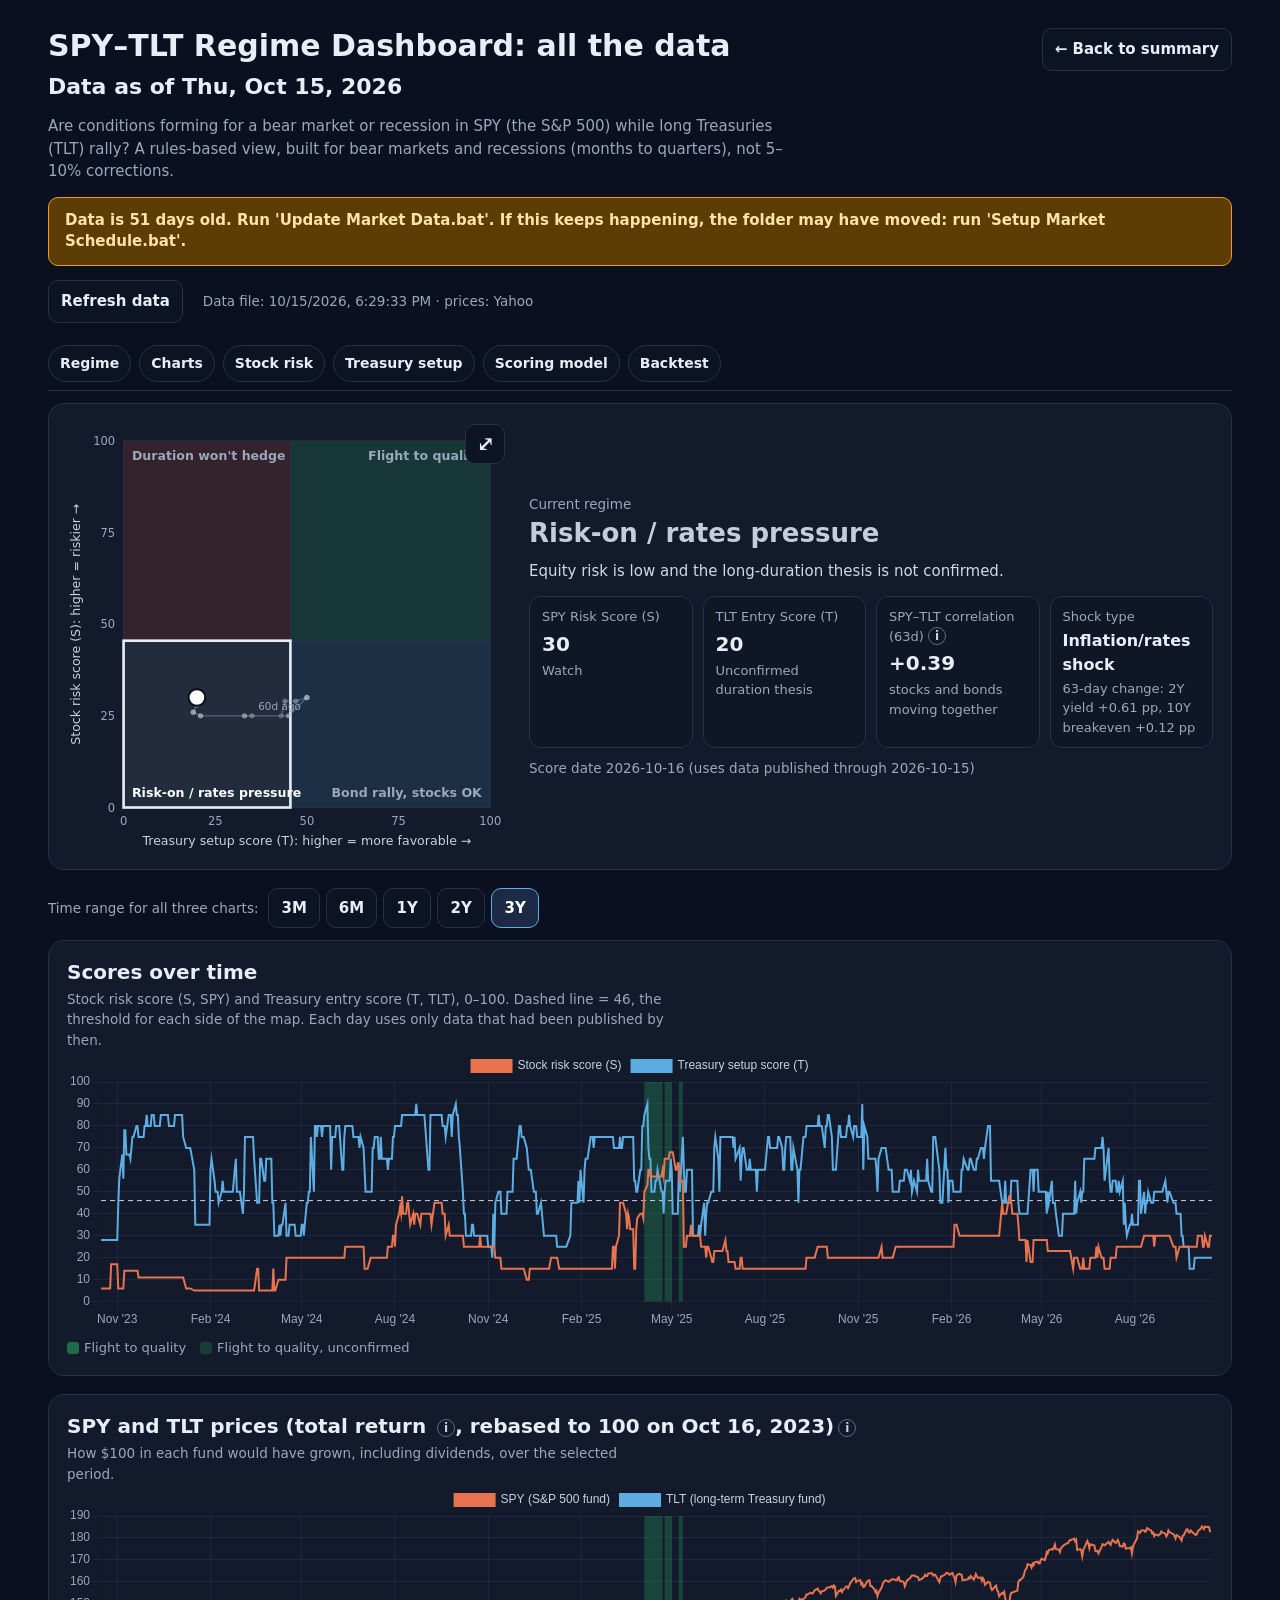
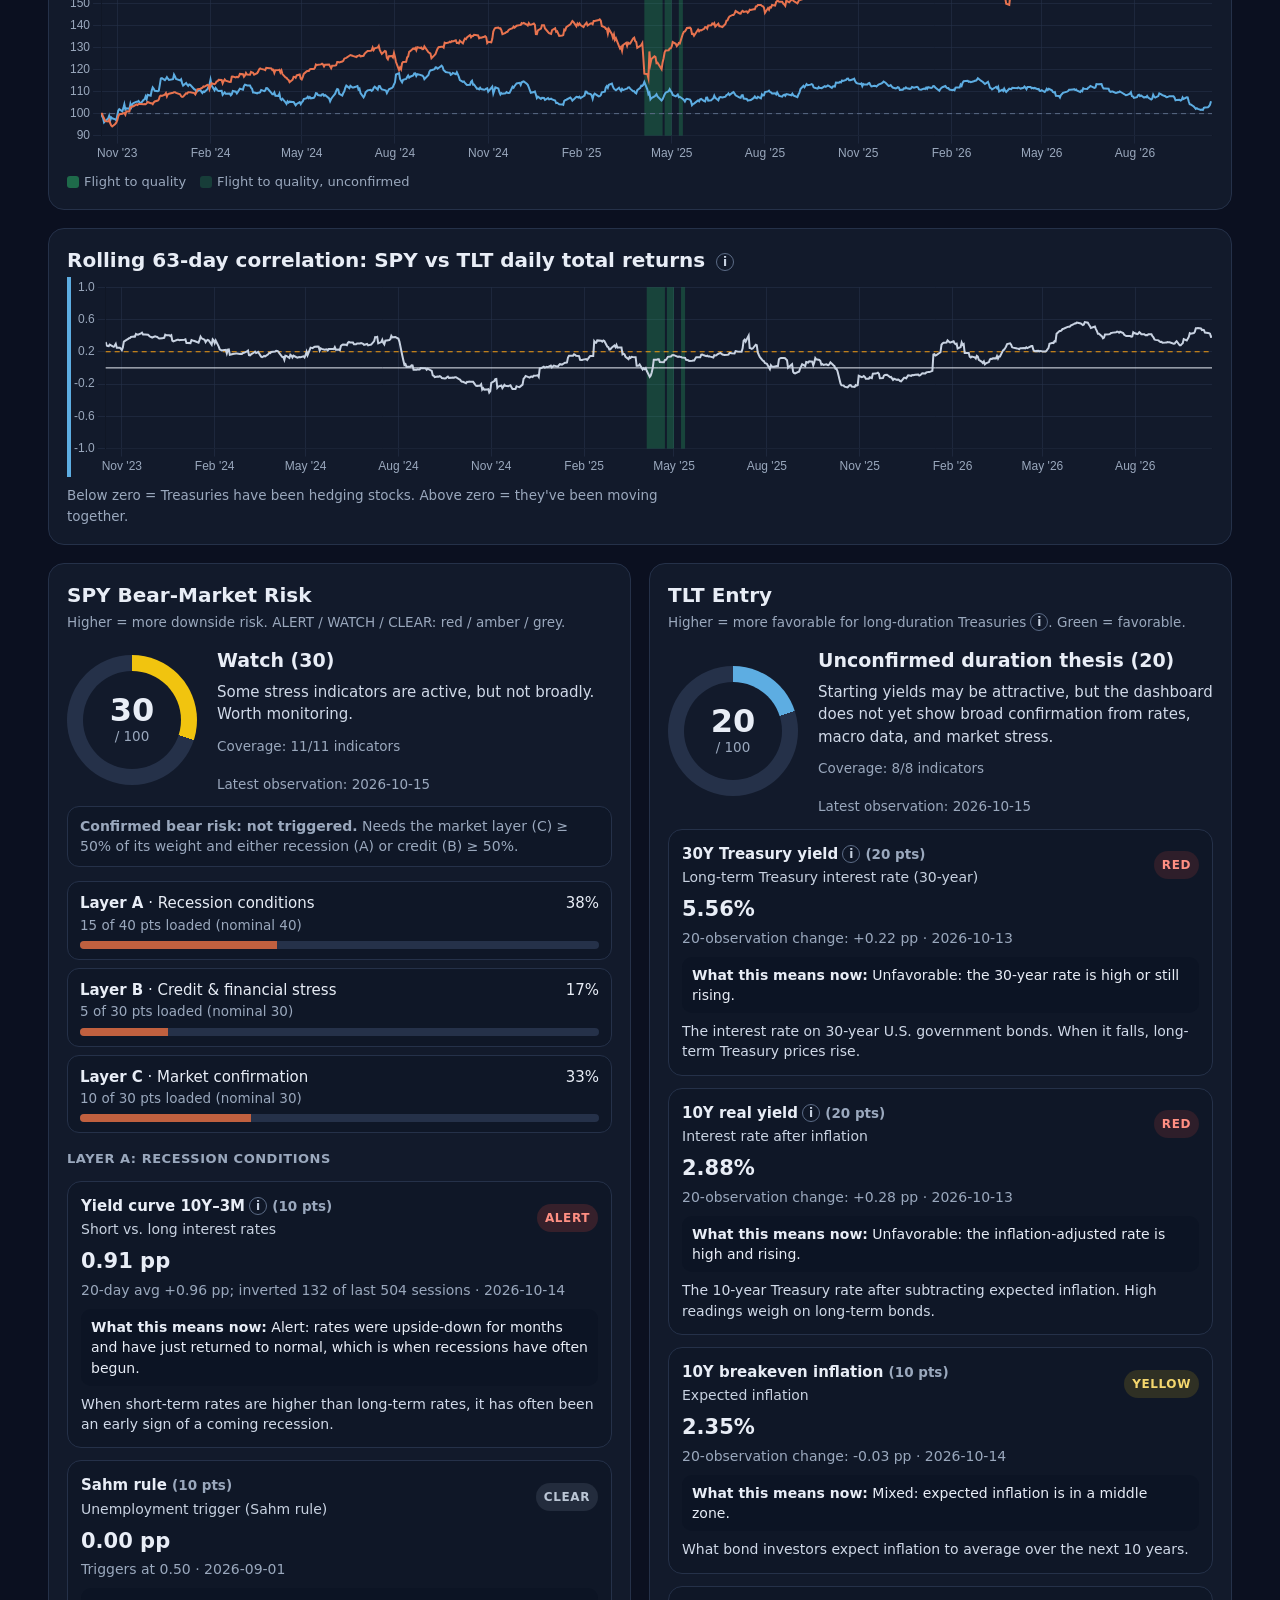
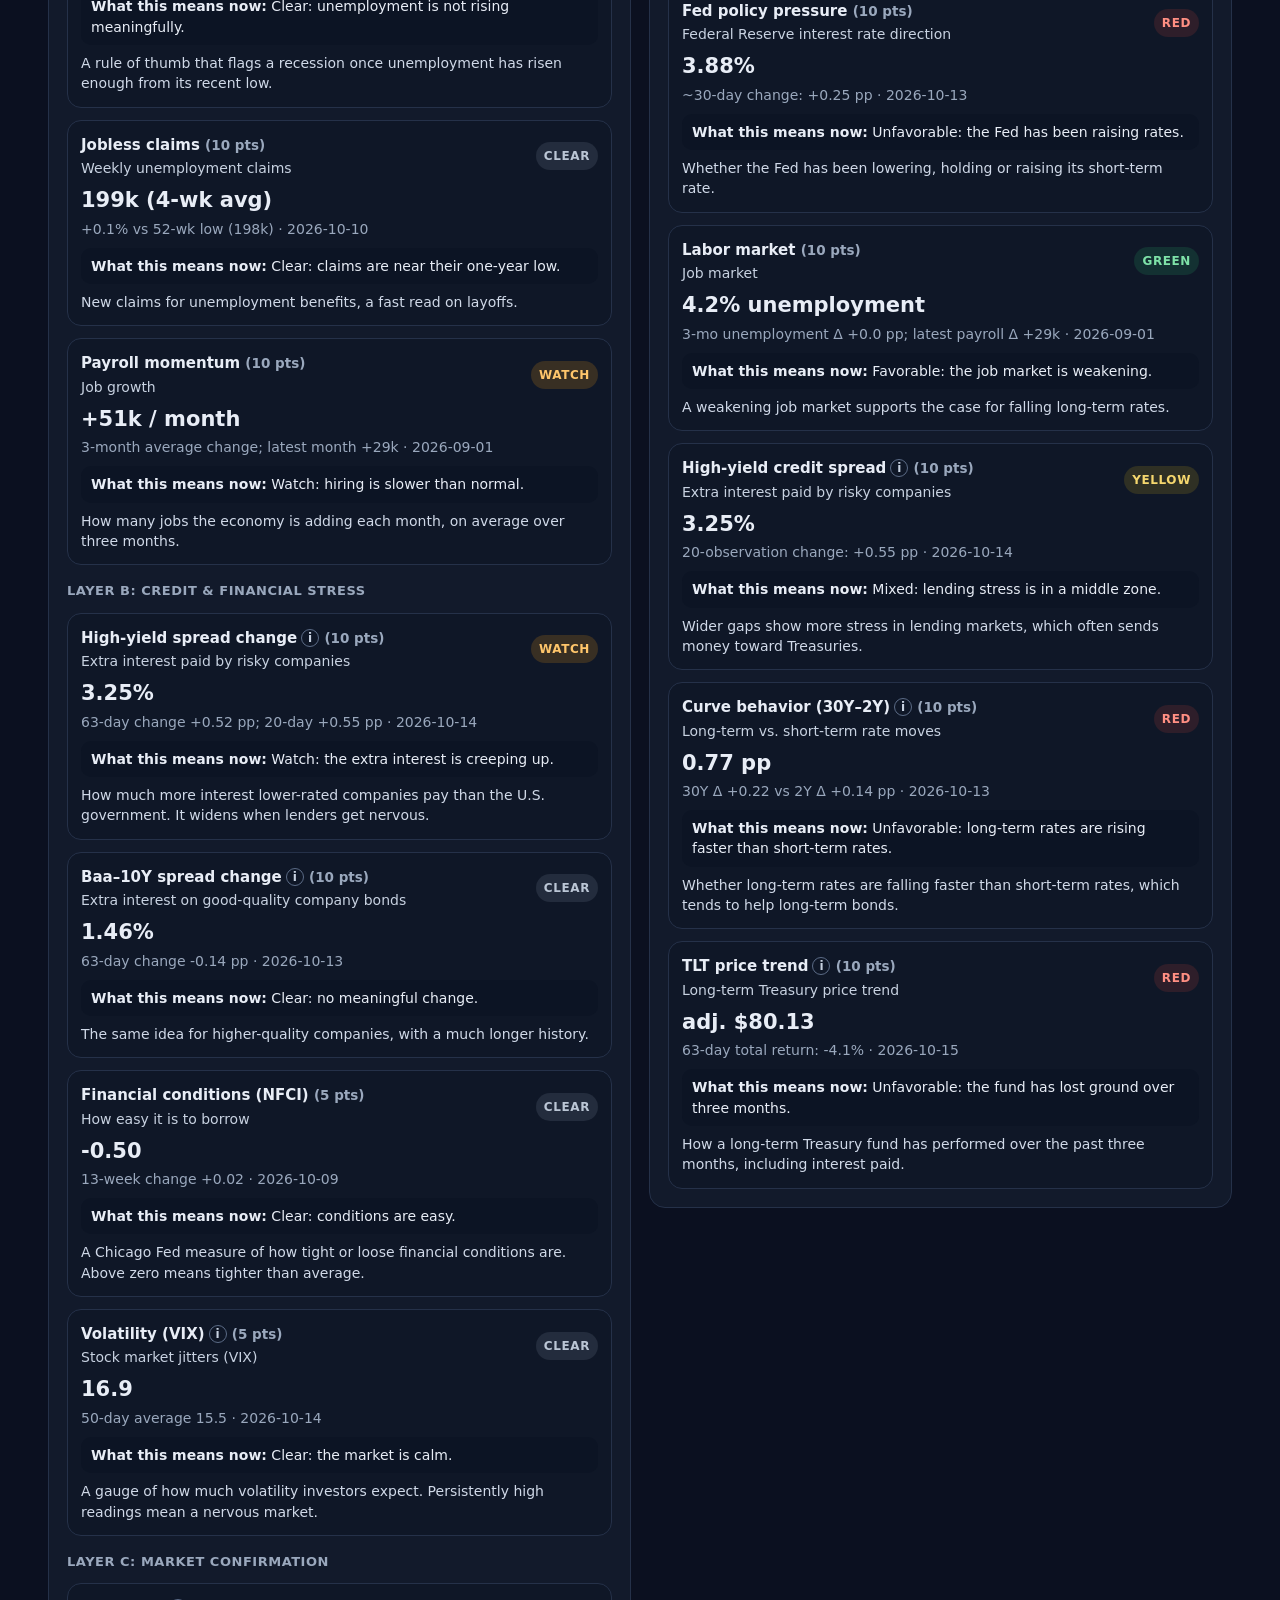
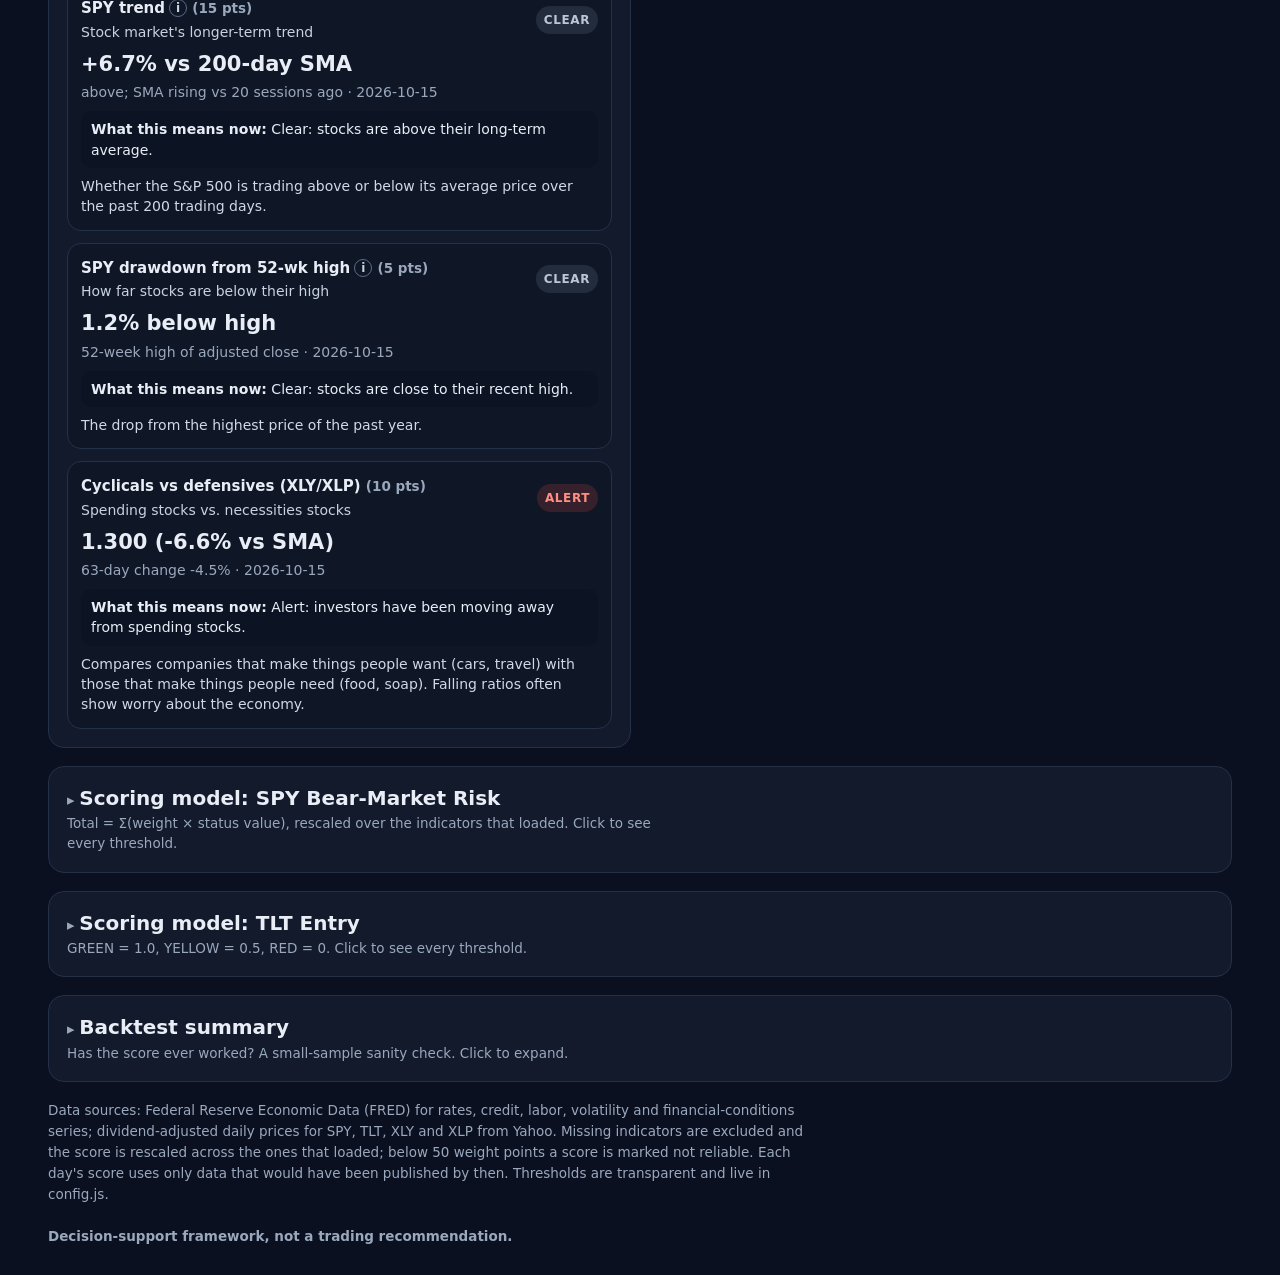
==== market-dashboard.html @ 2f7e17ca "Initial commit: SPY-TLT regime dashboard Two-page dashboard (summary + detail), scoring/backtest, da" ====
<!DOCTYPE html>
<html lang="en">
<head>
<meta charset="UTF-8" />
<meta name="viewport" content="width=device-width, initial-scale=1.0" />
<title>SPY–TLT Regime Dashboard: All the Data</title>
<link rel="stylesheet" href="dashboard.css" />
</head>

<body>
<div class="wrap">

  <div class="topbar">
    <div>
      <h1>SPY–TLT Regime Dashboard: all the data</h1>
      <div class="asof" id="asOfBig">Data as of --</div>
    </div>
    <a class="navlink" href="index.html">← Back to summary</a>
  </div>
  <div class="sub">
    Are conditions forming for a bear market or recession in SPY (the S&amp;P 500) while long Treasuries (TLT) rally? A rules-based view, built for bear markets and recessions (months to quarters), not 5–10% corrections.
  </div>

  <div id="banners"></div>

  <div class="controls">
    <button id="refreshBtn" type="button">Refresh data</button>
    <span class="refreshnote" id="refreshNote" aria-live="polite"></span>
    <button class="forget" id="forgetTok" type="button" style="display:none">Forget GitHub token</button>
    <span class="small" id="dataFile">Data file: --</span>
  </div>

  <nav class="jump" aria-label="Jump to section">
    <a href="#regime">Regime</a><a href="#charts">Charts</a><a href="#stockrisk">Stock risk</a><a href="#treasury">Treasury setup</a><a href="#model">Scoring model</a><a href="#backtest">Backtest</a>
  </nav>

  <!-- JOINT VIEW -->
  <div class="card joint" id="regime">
    <div data-quad="1"></div>
    <div>
      <div class="small">Current regime</div>
      <div class="regime-label" id="regimeLabel">Loading…</div>
      <div class="explain" id="regimeText"></div>
      <div class="kv" id="jointKv"></div>
      <div class="meta"><span id="asOf"></span></div>
    </div>
  </div>

  <!-- CHARTS -->
  <div id="charts">
    <div class="rangebar"><span class="small">Time range for all three charts:</span><div data-range="1"></div></div>
    <div class="card">
      <h2>Scores over time</h2>
      <div class="small">Stock risk score (S, SPY) and Treasury entry score (T, TLT), 0–100. Dashed line = 46, the threshold for each side of the map. Each day uses only data that had been published by then.</div>
      <div class="chartbox"><canvas id="chScores"></canvas></div>
      <div class="legend" id="legendScores"></div>
    </div>
    <div class="card">
      <h2 id="priceTitle">SPY and TLT prices (total return, rebased to 100)</h2>
      <div class="small">How $100 in each fund would have grown, including dividends, over the selected period.</div>
      <div class="chartbox"><canvas id="chPrices"></canvas></div>
      <div class="legend" id="legendPrices"></div>
    </div>
    <div class="card">
      <h2 data-gl="correlation">Rolling 63-day correlation: SPY vs TLT daily total returns </h2>
      <div class="chartbox short"><canvas id="chRho"></canvas></div>
      <div class="small" style="margin-top:8px">Below zero = Treasuries have been hedging stocks. Above zero = they've been moving together.</div>
    </div>
  </div>

  <!-- TWO COLUMNS -->
  <div class="cols" style="margin-bottom:18px">
    <div class="card" id="stockrisk">
      <h2>SPY Bear-Market Risk</h2>
      <div class="small">Higher = more downside risk. ALERT / WATCH / CLEAR: red / amber / grey.</div>
      <div class="scorebox" style="margin-top:14px">
        <div class="ring" id="spyRing" style="--pct:0"><div class="ring-inner"><div><div class="score" id="spyScore">--</div><div class="small">/ 100</div></div></div></div>
        <div>
          <div class="headline" id="spyHead">Loading…</div>
          <div class="explain" id="spySummary"></div>
          <div class="meta"><span id="spyCov"></span><span id="spyUpd"></span></div>
        </div>
      </div>
      <div class="confirm off" id="spyConfirm"></div>
      <div class="layers" id="spyLayers"></div>
      <div id="spyGrid"></div>
    </div>

    <div class="card" id="treasury">
      <h2>TLT Entry</h2>
      <div class="small">Higher = more favorable for long-duration Treasuries<i class="gl" tabindex="0" role="button" aria-label="What is duration?" data-tip="" id="durGl">i</i>. Green = favorable.</div>
      <div class="scorebox" style="margin-top:14px">
        <div class="ring" id="tltRing" style="--pct:0"><div class="ring-inner"><div><div class="score" id="tltScore">--</div><div class="small">/ 100</div></div></div></div>
        <div>
          <div class="headline" id="tltHead">Loading…</div>
          <div class="explain" id="tltSummary"></div>
          <div class="meta"><span id="tltCov"></span><span id="tltUpd"></span></div>
        </div>
      </div>
      <div class="grid" id="tltGrid"></div>
    </div>
  </div>

  <!-- SCORING MODELS -->
  <div id="model">
    <details class="card">
      <summary><h2>Scoring model: SPY Bear-Market Risk</h2><div class="small">Total = Σ(weight × status value), rescaled over the indicators that loaded. Click to see every threshold.</div></summary>
      <div class="small" style="margin-top:10px">ALERT = 1.0, WATCH = 0.5, CLEAR = 0. Labels: 0–25 Clear · 26–45 Watch · 46–65 Elevated · 66–100 High risk.</div>
      <div class="tscroll"><table id="spyModel"></table></div>
    </details>
    <details class="card">
      <summary><h2>Scoring model: TLT Entry</h2><div class="small">GREEN = 1.0, YELLOW = 0.5, RED = 0. Click to see every threshold.</div></summary>
      <div class="small" style="margin-top:10px">Labels: 0–25 · 26–45 · 46–65 · 66–80 · 81–100.</div>
      <div class="tscroll"><table id="tltModel"></table></div>
    </details>
  </div>

  <!-- BACKTEST SUMMARY -->
  <details class="card" id="backtest">
    <summary><h2>Backtest summary</h2><div class="small">Has the score ever worked? A small-sample sanity check. Click to expand.</div></summary>
    <div id="btBody" class="small" style="margin-top:10px">Not available. Run <code>node backtest\run-backtest.js</code>.</div>
  </details>

  <div class="foot" id="foot"></div>

</div>

<script src="vendor/chart.umd.min.js"></script>
<script src="config.js"></script>
<script src="scoring.js"></script>
<script src="market-data.js"></script>
<script src="backtest/summary.js"></script>
<script src="dashboard-common.js"></script>
<script>
(function () {
  "use strict";
  var D = window.Dash, CFG = D.CFG, $ = D.$, esc = D.esc, gl = D.gl;

  function renderJoint(st) {
    var cur = st.cur, Q = CFG.joint.quadrants, q = Q[D.quadKeyOf(cur)];
    var lab = $("regimeLabel");
    lab.textContent = q.label; lab.className = "regime-label regime-" + cur.quadrant;
    var note = "";
    if (!cur.spy.reliable || !cur.tlt.reliable) note = " Note: one score has low data coverage (under 50 weight points) and is not reliable.";
    $("regimeText").textContent = q.text + note;
    var rho = cur.rho, kv = "";
    kv += '<div><div class="k">SPY Risk Score (S)</div><div class="v">' + (cur.spy.score === null ? "--" : cur.spy.score) + '</div><div class="d">' + esc(cur.spy.label || "") + '</div></div>';
    kv += '<div><div class="k">TLT Entry Score (T)</div><div class="v">' + (cur.tlt.score === null ? "--" : cur.tlt.score) + '</div><div class="d">' + esc(cur.tlt.label || "") + '</div></div>';
    kv += '<div><div class="k">SPY–TLT correlation (63d)' + gl("correlation") + '</div><div class="v">' + (rho === null ? "--" : D.fmtSigned(rho)) + '</div><div class="d">' + (rho === null ? "" : (rho > CFG.joint.corrUnconfirmed ? "stocks and bonds moving together" : (rho < 0 ? "bonds have been hedging" : "weak relationship"))) + '</div></div>';
    kv += '<div><div class="k">Shock type</div><div class="v" style="font-size:16px">' + esc(cur.shock.type) + '</div><div class="d">' + esc(cur.shock.detail) + '</div></div>';
    $("jointKv").innerHTML = kv;
    $("asOf").textContent = "Score date " + cur.asOf + " (uses data published through " + st.H.last + ")";
  }

  function renderSpy(cur) {
    var m = cur.spy, tot = CFG.spy.length;
    $("spyScore").textContent = m.score === null ? "--" : m.score;
    $("spyRing").style.setProperty("--pct", m.score === null ? 0 : m.score);
    $("spyRing").style.setProperty("--ringc", D.RING[m.label] || "#7f93b0");
    var head, text;
    if (m.score === null) { head = "Data unavailable"; text = "No indicators loaded, so the dashboard cannot calculate a risk score."; }
    else if (!m.reliable) { head = "Insufficient coverage"; text = "Only " + m.possible + " of 100 weight points loaded. The partial score (" + m.score + ") is shown for reference but is not a reliable signal."; }
    else { head = m.headline + " (" + m.score + ")"; text = m.text; }
    $("spyHead").textContent = head; $("spySummary").textContent = text;
    $("spyCov").textContent = "Coverage: " + m.loaded + "/" + tot + " indicators";
    $("spyUpd").textContent = "Latest observation: " + (m.newest || "--");
    var c = $("spyConfirm");
    if (m.confirmed) { c.className = "confirm on"; c.innerHTML = "CONFIRMED BEAR RISK<br>" + esc(CFG.confirmedText); }
    else { c.className = "confirm off"; c.innerHTML = "<strong>Confirmed bear risk: not triggered.</strong> Needs the market layer (C) ≥ 50% of its weight and either recession (A) or credit (B) ≥ 50%."; }
    var L = "";
    ["A", "B", "C"].forEach(function (k) {
      var l = m.layers[k], pct = l.pct === null ? null : Math.round(l.pct * 100);
      L += '<div class="layer"><div class="row"><div><strong>Layer ' + k + '</strong> · ' + esc(l.name) + '</div><div>' + (pct === null ? "n/a" : pct + "%") + '</div></div>' +
           '<div class="small">' + l.earned.toFixed(1).replace(/\.0$/, "") + ' of ' + l.possible + ' pts loaded (nominal ' + l.weight + ')</div>' +
           '<div class="bar"><span style="width:' + (pct || 0) + '%"></span></div></div>';
    });
    $("spyLayers").innerHTML = L;
    var g = "";
    ["A", "B", "C"].forEach(function (k) {
      g += '<div class="layerhead">Layer ' + k + ': ' + esc(CFG.layers[k].name) + '</div><div class="grid">';
      m.items.filter(function (it) { return it.layer === k; }).forEach(function (it) { g += D.indicatorCard(it, "spy"); });
      g += '</div>';
    });
    $("spyGrid").innerHTML = g;
  }

  function renderTlt(cur) {
    var m = cur.tlt, tot = CFG.tlt.length;
    $("tltScore").textContent = m.score === null ? "--" : m.score;
    $("tltRing").style.setProperty("--pct", m.score === null ? 0 : m.score);
    var head, text;
    if (m.score === null) { head = "Data unavailable"; text = "No indicators loaded, so the dashboard cannot calculate a duration signal."; }
    else if (!m.reliable) { head = "Insufficient coverage"; text = "Only " + m.possible + " of 100 weight points loaded. The partial score (" + m.score + ") is shown for reference but is not a reliable signal."; }
    else { head = m.label + " (" + m.score + ")"; text = m.text; }
    $("tltHead").textContent = head; $("tltSummary").textContent = text;
    $("tltCov").textContent = "Coverage: " + m.loaded + "/" + tot + " indicators";
    $("tltUpd").textContent = "Latest observation: " + (m.newest || "--");
    $("tltGrid").innerHTML = m.items.map(function (it) { return D.indicatorCard(it, "tlt"); }).join("");
  }

  function renderModels() {
    var h = '<thead><tr><th>Layer</th><th>Indicator</th><th>Wt</th><th>ALERT (1.0)</th><th>WATCH (0.5)</th><th>CLEAR (0)</th></tr></thead><tbody>';
    CFG.spy.forEach(function (d) {
      h += '<tr><td>' + d.layer + '</td><td>' + esc(d.name) + '</td><td>' + d.weight + '</td><td>' + esc(d.rules.alert) + '</td><td>' + esc(d.rules.watch) + '</td><td>' + esc(d.rules.clear) + '</td></tr>';
    });
    $("spyModel").innerHTML = h + '</tbody>';
    h = '<thead><tr><th>Indicator</th><th>Wt</th><th>Green</th><th>Yellow</th><th>Red</th></tr></thead><tbody>';
    CFG.tlt.forEach(function (d) {
      h += '<tr><td>' + esc(d.name) + '</td><td>' + d.weight + '</td><td>' + esc(d.rules.green) + '</td><td>' + esc(d.rules.yellow) + '</td><td>' + esc(d.rules.red) + '</td></tr>';
    });
    $("tltModel").innerHTML = h + '</tbody>';
  }

  function renderBacktest(B, cur) {
    var el = $("btBody");
    if (!B) { el.innerHTML = 'Not available. Run <code>node backtest\\run-backtest.js</code> from this folder.'; return; }
    function p(v, d) { return v === null || v === undefined ? "n/a" : (v * 100).toFixed(d === undefined ? 0 : d) + "%"; }
    function n1(v) { return v === null || v === undefined ? "n/a" : v.toFixed(1); }
    var h = '<div class="small">Backtest run ' + esc(B.generated) + ', data through ' + esc(B.dataThrough) + '. Small sample: a sanity check, not proof. Full detail: backtest/backtest-report.md.</div><div class="bt">';
    h += '<div><div class="v">' + B.bears.detected + ' of ' + B.bears.n + '</div><div class="k">bear markets (≥20%) flagged by S ≥ 46 in the window around the peak; median lead ' + n1(B.bears.medianLeadMonths) + ' months (negative = after the peak)</div></div>';
    h += '<div><div class="v">' + B.bears.confirmedDetected + ' of ' + B.bears.n + '</div><div class="k">flagged by "confirmed bear risk"; median lead ' + n1(B.bears.confirmedMedianLeadMonths) + ' months</div></div>';
    h += '<div><div class="v">' + B.recessions.detected + ' of ' + B.recessions.n + '</div><div class="k">NBER recessions flagged; median lead ' + n1(B.recessions.medianLeadMonths) + ' months before the start</div></div>';
    h += '<div><div class="v">' + B.falseAlarms.falseAlarms + ' of ' + B.falseAlarms.episodes + '</div><div class="k">signal episodes (S ≥ 46 for 20+ sessions) were false alarms (' + B.falseAlarms.sessions + ' sessions)</div></div>';
    h += '<div><div class="v">' + p(B.ftq.precision) + ' / ' + p(B.ftq.recall) + '</div><div class="k">flight-to-quality precision / recall, 2003→present (base rate ' + p(B.ftq.baseRate, 1) + '; validation-period precision ' + p(B.ftq.precisionVal) + ')</div></div>';
    if (B.tlt) h += '<div><div class="v">' + p(B.tlt.medianFwd6mHigh, 1) + ' vs ' + p(B.tlt.medianFwd6mLow, 1) + '</div><div class="k">median forward 6-month TLT return when T ≥ 46 vs T ≤ 45 (2003→present)</div></div>';
    h += '</div>';
    if (B.thresholdChanges && B.thresholdChanges.length) h += '<div class="small" style="margin-top:10px">Thresholds changed from the spec: ' + esc(B.thresholdChanges.join("; ")) + '.</div>';
    else h += '<div class="small" style="margin-top:10px">No thresholds were changed from the starting values.</div>';
    if (B.liveDate === cur.asOf) {
      var ok = B.latest.S === cur.spy.score && B.latest.T === cur.tlt.score && B.latest.quadrant === cur.quadrant;
      h += '<div class="small" style="margin-top:6px">Consistency check vs backtest results.csv for ' + esc(cur.asOf) + ': ' + (ok ? 'scores match (S ' + B.latest.S + ', T ' + B.latest.T + ').' : 'MISMATCH (backtest S ' + B.latest.S + ', T ' + B.latest.T + '): re-run the backtest after updating data.') + '</div>';
    } else {
      h += '<div class="small" style="margin-top:6px">The backtest file is from an earlier data date (' + esc(B.liveDate) + '); re-run it to refresh these numbers.</div>';
    }
    el.innerHTML = h;
  }

  $("durGl").setAttribute("data-tip", CFG.glossary.duration);

  D.start({
    render: function (st) {
      renderModels();
      if (!st.D) { $("regimeLabel").textContent = "Data unavailable"; $("regimeText").textContent = "market-data.js was not found."; $("dataFile").textContent = "Data file: not found"; return; }
      var cur = st.cur;
      renderJoint(st); renderSpy(cur); renderTlt(cur);
      renderBacktest(window.BACKTEST_SUMMARY || null, st.H.res[st.H.res.length - 1]);
      $("foot").innerHTML =
        "Data sources: Federal Reserve Economic Data (FRED) for rates, credit, labor, volatility and financial-conditions series; dividend-adjusted daily prices for SPY, TLT, XLY and XLP from " + esc(st.D.priceSource || "unknown") +
        ". Missing indicators are excluded and the score is rescaled across the ones that loaded; below 50 weight points a score is marked not reliable. " +
        "Each day's score uses only data that would have been published by then. Thresholds are transparent and live in config.js. " +
        "<br><br><strong>Decision-support framework, not a trading recommendation.</strong>";
    }
  });
})();
</script>
</body>
</html>
---- dashboard.css ----
/* dashboard.css - shared theme for index.html (summary) and market-dashboard.html (detail). */
:root {
  --bg: #0b1020;
  --panel: #121a2b;
  --panel2: #0f1727;
  --text: #e8edf6;
  --muted: #9aa8bd;          /* 7.7:1 on --bg, 7.0:1 on --panel (WCAG AA needs 4.5:1) */
  --border: #253149;
  --green: #2ecc71;
  --yellow: #f1c40f;
  --red: #e74c3c;
  --blue: #5dade2;
  --amber: #f39c12;
}

* { box-sizing: border-box; }

html { scroll-behavior: smooth; }
body {
  margin: 0;
  font-family: Inter, system-ui, -apple-system, BlinkMacSystemFont, "Segoe UI", Roboto, Arial, sans-serif;
  font-size: 15px;
  line-height: 1.5;
  background: var(--bg);
  color: var(--text);
}

.wrap { max-width: 1240px; margin: 0 auto; padding: 28px; }
h1 { margin: 0 0 6px; font-size: 30px; line-height: 1.2; }
h2 { margin: 0 0 4px; font-size: 20px; line-height: 1.3; }
h3 { margin: 18px 0 8px; font-size: 16px; color: #c8d2e1; }
a { color: #8cc7ee; }
code { background: #0c1424; padding: 1px 5px; border-radius: 5px; }
.sub { color: var(--muted); margin-bottom: 14px; max-width: 80ch; }
.small { font-size: 13.5px; color: var(--muted); }
.card p, .explain, .meaning, .small, .quadkey li { max-width: 70ch; }

/* header */
.topbar { display: flex; justify-content: space-between; align-items: flex-start; gap: 16px; flex-wrap: wrap; margin-bottom: 10px; }
.asof { font-size: 22px; font-weight: 800; margin: 2px 0 2px; }
.navlink { display: inline-block; padding: 9px 12px; border: 1px solid var(--border); border-radius: 10px; background: #0c1424; color: var(--text); text-decoration: none; font-weight: 700; }
.navlink:hover { border-color: #40506e; }
.controls { display: flex; gap: 10px; flex-wrap: wrap; margin: 0 0 14px; align-items: center; }
.refreshnote { font-size: 13.5px; color: var(--muted); }
.refreshnote.ok { color: #7ee2a8; }
.refreshnote.err { color: #ff8f83; }
.forget { font-size: 12.5px; color: var(--muted); cursor: pointer; text-decoration: underline; background: none; border: 0; padding: 4px; font-weight: 400; }

button { font: inherit; border: 1px solid var(--border); background: #0c1424; color: var(--text); border-radius: 10px; padding: 9px 12px; cursor: pointer; font-weight: 700; }
button:hover { border-color: #40506e; }
button:disabled { opacity: 0.6; cursor: default; }
button:focus-visible, .navlink:focus-visible, .gl:focus-visible, summary:focus-visible { outline: 2px solid #8cc7ee; outline-offset: 2px; }

/* segmented button group (time range, trail length) */
.seg { display: inline-flex; flex-wrap: wrap; gap: 6px; }
.seg button { min-height: 40px; min-width: 48px; padding: 6px 12px; }
.seg button[aria-pressed="true"] { background: #1c2a45; border-color: #5dade2; color: #fff; }
.rangebar { display: flex; align-items: center; gap: 10px; flex-wrap: wrap; margin: 0 0 12px; }

/* banners */
#banners { margin: 0 0 14px; }
.banner { width: 100%; padding: 12px 16px; border-radius: 10px; margin-bottom: 8px; font-size: 15px; line-height: 1.45; font-weight: 600; }
.banner.amber { background: #5b3d05; border: 1px solid #f39c12; color: #ffe2a8; }
.banner.red   { background: #5a1712; border: 1px solid #e74c3c; color: #ffd0cb; }
.banner a { color: inherit; }

.card { background: var(--panel); border: 1px solid var(--border); border-radius: 16px; padding: 18px; min-width: 0; margin-bottom: 18px; }
.card h2 + .small { margin-top: 2px; }
.meta { display: flex; gap: 18px; flex-wrap: wrap; color: var(--muted); font-size: 13.5px; margin-top: 10px; }

/* jump nav (detail page) */
.jump { position: sticky; top: 0; z-index: 20; display: flex; gap: 8px; flex-wrap: wrap; padding: 8px 0; margin: 0 0 12px; background: var(--bg); border-bottom: 1px solid var(--border); }
.jump a { padding: 7px 11px; border-radius: 999px; border: 1px solid var(--border); background: #0c1424; color: var(--text); text-decoration: none; font-size: 14px; font-weight: 600; }
.jump a:hover { border-color: #40506e; }

/* short version */
.short { border-left: 4px solid var(--blue); }
.short .hl { font-size: 21px; font-weight: 800; line-height: 1.35; margin: 0 0 10px; max-width: 60ch; }
.short p { margin: 6px 0; color: #d6deeb; }

/* gauges */
.gauges { display: grid; grid-template-columns: 1fr 1fr; gap: 18px; margin-bottom: 0; }
.gauges .card { margin-bottom: 18px; }
.gname { font-size: 14px; font-weight: 800; letter-spacing: 0.03em; text-transform: uppercase; color: #c8d2e1; margin-bottom: 10px; }
.gprior { margin-top: 10px; font-size: 13.5px; color: var(--muted); }
.arrow-up { color: #ffc66b; }
.arrow-down { color: #8fd7a8; }
.arrow-flat { color: var(--muted); }

/* joint view */
.joint { display: grid; grid-template-columns: minmax(280px, 440px) 1fr; gap: 22px; align-items: center; }
.regime-label { font-size: 26px; font-weight: 800; line-height: 1.2; margin: 4px 0 10px; }
.regime-FTQ { color: #7ee2a8; }
.regime-NOHEDGE { color: #ff8f83; }
.regime-BONDRALLY { color: #7fc4f0; }
.regime-RISKON { color: #c3cddd; }
.explain { color: #d0d9e8; line-height: 1.5; }
.kv { display: grid; grid-template-columns: repeat(auto-fit, minmax(150px, 1fr)); gap: 10px; margin-top: 14px; }
.kv > div { background: var(--panel2); border: 1px solid var(--border); border-radius: 12px; padding: 10px 12px; }
.kv .k { font-size: 13px; color: var(--muted); }
.kv .v { font-size: 20px; font-weight: 700; margin-top: 2px; }
.kv .d { font-size: 13px; color: var(--muted); margin-top: 2px; }

/* quadrant */
.quadbox { position: relative; cursor: zoom-in; }
.quadbox .expand { position: absolute; top: 2px; right: 2px; z-index: 2; width: 40px; height: 40px; padding: 0; font-size: 20px; line-height: 1; }
svg.quad { width: 100%; height: auto; display: block; }
.quadmain { display: grid; grid-template-columns: minmax(280px, 460px) 1fr; gap: 22px; align-items: start; }
.quadkey { list-style: none; padding: 0; margin: 0; display: grid; gap: 8px; }
.quadkey li { padding: 10px 12px; border: 1px solid var(--border); border-radius: 12px; background: var(--panel2); line-height: 1.45; }
.quadkey li.on { border-color: #e8edf6; background: #1a2540; }
.quadkey strong { display: block; }

/* modal (expanded quadrant) */
.qbackdrop { position: fixed; inset: 0; background: rgba(4, 7, 14, 0.78); z-index: 100; display: none; align-items: center; justify-content: center; }
.qbackdrop.open { display: flex; }
.qdialog { background: var(--panel); border: 1px solid #40506e; border-radius: 16px; width: min(92vw, 88vh, 900px); display: flex; flex-direction: column; max-height: 96vh; }
.qhead { display: flex; align-items: center; justify-content: space-between; gap: 10px; padding: 10px 14px; border-bottom: 1px solid var(--border); flex-wrap: wrap; }
.qhead h2 { font-size: 17px; margin: 0; }
.qbody { position: relative; padding: 6px; overflow: hidden; flex: 1 1 auto; min-height: 0; }
.qbody svg { display: block; }
.qclose { width: 40px; height: 40px; padding: 0; font-size: 18px; }
.qtip { position: absolute; z-index: 5; pointer-events: none; background: #0b1020; border: 1px solid #5b6b86; border-radius: 10px; padding: 8px 10px; font-size: 13px; line-height: 1.45; max-width: 260px; box-shadow: 0 4px 16px rgba(0,0,0,0.5); display: none; }
@media (max-width: 850px) {
  .qdialog { width: 100vw; height: 100vh; max-height: 100vh; border-radius: 0; }
  .qbackdrop { align-items: stretch; }
}

/* charts */
.chartbox { position: relative; height: 280px; }
.chartbox.short { height: 200px; }
.legend { display: flex; flex-wrap: wrap; gap: 14px; font-size: 13px; color: var(--muted); margin-top: 8px; }
.legend i { display: inline-block; width: 12px; height: 12px; border-radius: 3px; vertical-align: -2px; margin-right: 5px; }

/* two columns / score cards */
.cols { display: grid; grid-template-columns: 1fr 1fr; gap: 18px; align-items: start; }
.cols > .card { margin-bottom: 0; }
.scorebox { display: flex; align-items: center; gap: 20px; }
.ring { width: 130px; height: 130px; border-radius: 50%; display: grid; place-items: center; flex: none;
        background: conic-gradient(var(--ringc, var(--blue)) calc(var(--pct) * 1%), #253149 0); }
.ring-inner { width: 98px; height: 98px; border-radius: 50%; background: var(--panel); display: grid; place-items: center; text-align: center; }
.score { font-size: 32px; font-weight: 700; line-height: 1; }
.headline { font-size: 19px; font-weight: 700; margin-bottom: 6px; }
.grid { display: grid; grid-template-columns: 1fr; gap: 12px; margin-top: 12px; }
.indicator { background: var(--panel2); border: 1px solid var(--border); border-radius: 14px; padding: 13px; min-width: 0; }
.row { display: flex; align-items: center; justify-content: space-between; gap: 12px; }
.name { font-weight: 700; }
.plainname { font-size: 14px; color: #c8d2e1; margin-top: 2px; }
.value { font-size: 21px; font-weight: 700; margin: 6px 0 2px; overflow-wrap: anywhere; }
.delta { font-size: 14px; color: var(--muted); overflow-wrap: anywhere; }
.meaning { margin-top: 8px; color: #d0d9e8; font-size: 14px; line-height: 1.45; }
.now { margin-top: 8px; padding: 8px 10px; border-radius: 10px; background: #0c1424; font-size: 14px; line-height: 1.45; }
.pill { font-size: 12px; font-weight: 800; letter-spacing: 0.05em; padding: 5px 8px; border-radius: 999px; white-space: nowrap; }
/* TLT colors: green = favourable */
.GREEN { background: rgba(46, 204, 113, 0.14); color: #7ee2a8; }
.YELLOW { background: rgba(241, 196, 15, 0.14); color: #f5d76e; }
.RED { background: rgba(231, 76, 60, 0.14); color: #ff8f83; }
/* SPY colors: red = risk (NOT the same meaning as the TLT colors) */
.ALERT { background: rgba(231, 76, 60, 0.18); color: #ff8f83; }
.WATCH { background: rgba(243, 156, 18, 0.18); color: #ffc66b; }
.CLEAR { background: rgba(154, 168, 189, 0.14); color: #bbc6d5; }
.NA { background: rgba(154, 168, 189, 0.14); color: #bbc6d5; }
.st-ALERT, .st-RED { color: #ff8f83; font-weight: 700; }
.st-WATCH { color: #ffc66b; font-weight: 700; }
.st-CLEAR { color: #bbc6d5; font-weight: 700; }
.st-GREEN { color: #7ee2a8; font-weight: 700; }
.st-YELLOW { color: #f5d76e; font-weight: 700; }

.layers { display: grid; gap: 8px; margin-top: 14px; }
.layer { background: var(--panel2); border: 1px solid var(--border); border-radius: 12px; padding: 10px 12px; }
.bar { height: 8px; background: #253149; border-radius: 6px; margin-top: 6px; overflow: hidden; }
.bar > span { display: block; height: 100%; background: #c0603f; }
.confirm { margin-top: 12px; padding: 10px 12px; border-radius: 12px; font-size: 14px; line-height: 1.4; }
.confirm.on { background: rgba(231, 76, 60, 0.15); border: 1px solid #e74c3c; color: #ffd0cb; font-weight: 600; }
.confirm.off { background: var(--panel2); border: 1px solid var(--border); color: var(--muted); }
.layerhead { margin: 16px 0 0; font-size: 13px; color: var(--muted); font-weight: 700; text-transform: uppercase; letter-spacing: 0.04em; }

table { width: 100%; border-collapse: collapse; margin-top: 8px; font-size: 14px; }
th, td { text-align: left; padding: 9px 8px; border-bottom: 1px solid var(--border); vertical-align: top; }
th { color: var(--muted); font-weight: 600; }
.tscroll { overflow-x: auto; }

details.card > summary, details.about > summary { cursor: pointer; list-style: none; }
details.card > summary h2 { display: inline; }
details.card > summary::before, details.about > summary::before { content: "▸ "; color: var(--muted); }
details[open].card > summary::before, details[open].about > summary::before { content: "▾ "; }
details.about { background: var(--panel); border: 1px solid var(--border); border-radius: 16px; padding: 16px 18px; margin-bottom: 18px; }
details.about summary { font-size: 18px; font-weight: 700; }
details.about p { max-width: 70ch; }

.bt { display: grid; grid-template-columns: repeat(auto-fit, minmax(210px, 1fr)); gap: 10px; margin-top: 10px; }
.bt > div { background: var(--panel2); border: 1px solid var(--border); border-radius: 12px; padding: 10px 12px; }
.bt .v { font-size: 20px; font-weight: 700; }
.bt .k { font-size: 13px; color: var(--muted); margin-top: 3px; line-height: 1.35; }

.changes { list-style: none; padding: 0; margin: 8px 0 0; display: grid; gap: 8px; }
.changes li { padding: 10px 12px; border: 1px solid var(--border); border-radius: 12px; background: var(--panel2); max-width: 78ch; }

.foot { margin-top: 18px; color: var(--muted); font-size: 13.5px; line-height: 1.55; max-width: 90ch; }

/* glossary info marker + tooltip */
.gl { display: inline-block; margin-left: 4px; width: 18px; height: 18px; line-height: 17px; text-align: center; font-size: 12px; font-style: normal; font-weight: 700;
      border: 1px solid #5b6b86; border-radius: 50%; color: #c8d2e1; cursor: help; vertical-align: 1px; }
#gltip { position: fixed; z-index: 200; max-width: 300px; background: #0b1020; border: 1px solid #5b6b86; border-radius: 10px; padding: 9px 11px; font-size: 13.5px; line-height: 1.45; box-shadow: 0 4px 18px rgba(0,0,0,0.55); display: none; }

@media (max-width: 850px) {
  .joint, .cols, .gauges, .quadmain { grid-template-columns: 1fr; }
  .wrap { padding: 16px; }
  h1 { font-size: 24px; }
  .asof { font-size: 19px; }
  .scorebox { flex-direction: column; align-items: flex-start; }
  .regime-label { font-size: 22px; }
  .short .hl { font-size: 19px; }
  .jump { overflow-x: auto; flex-wrap: nowrap; }
  .jump a { white-space: nowrap; }
}
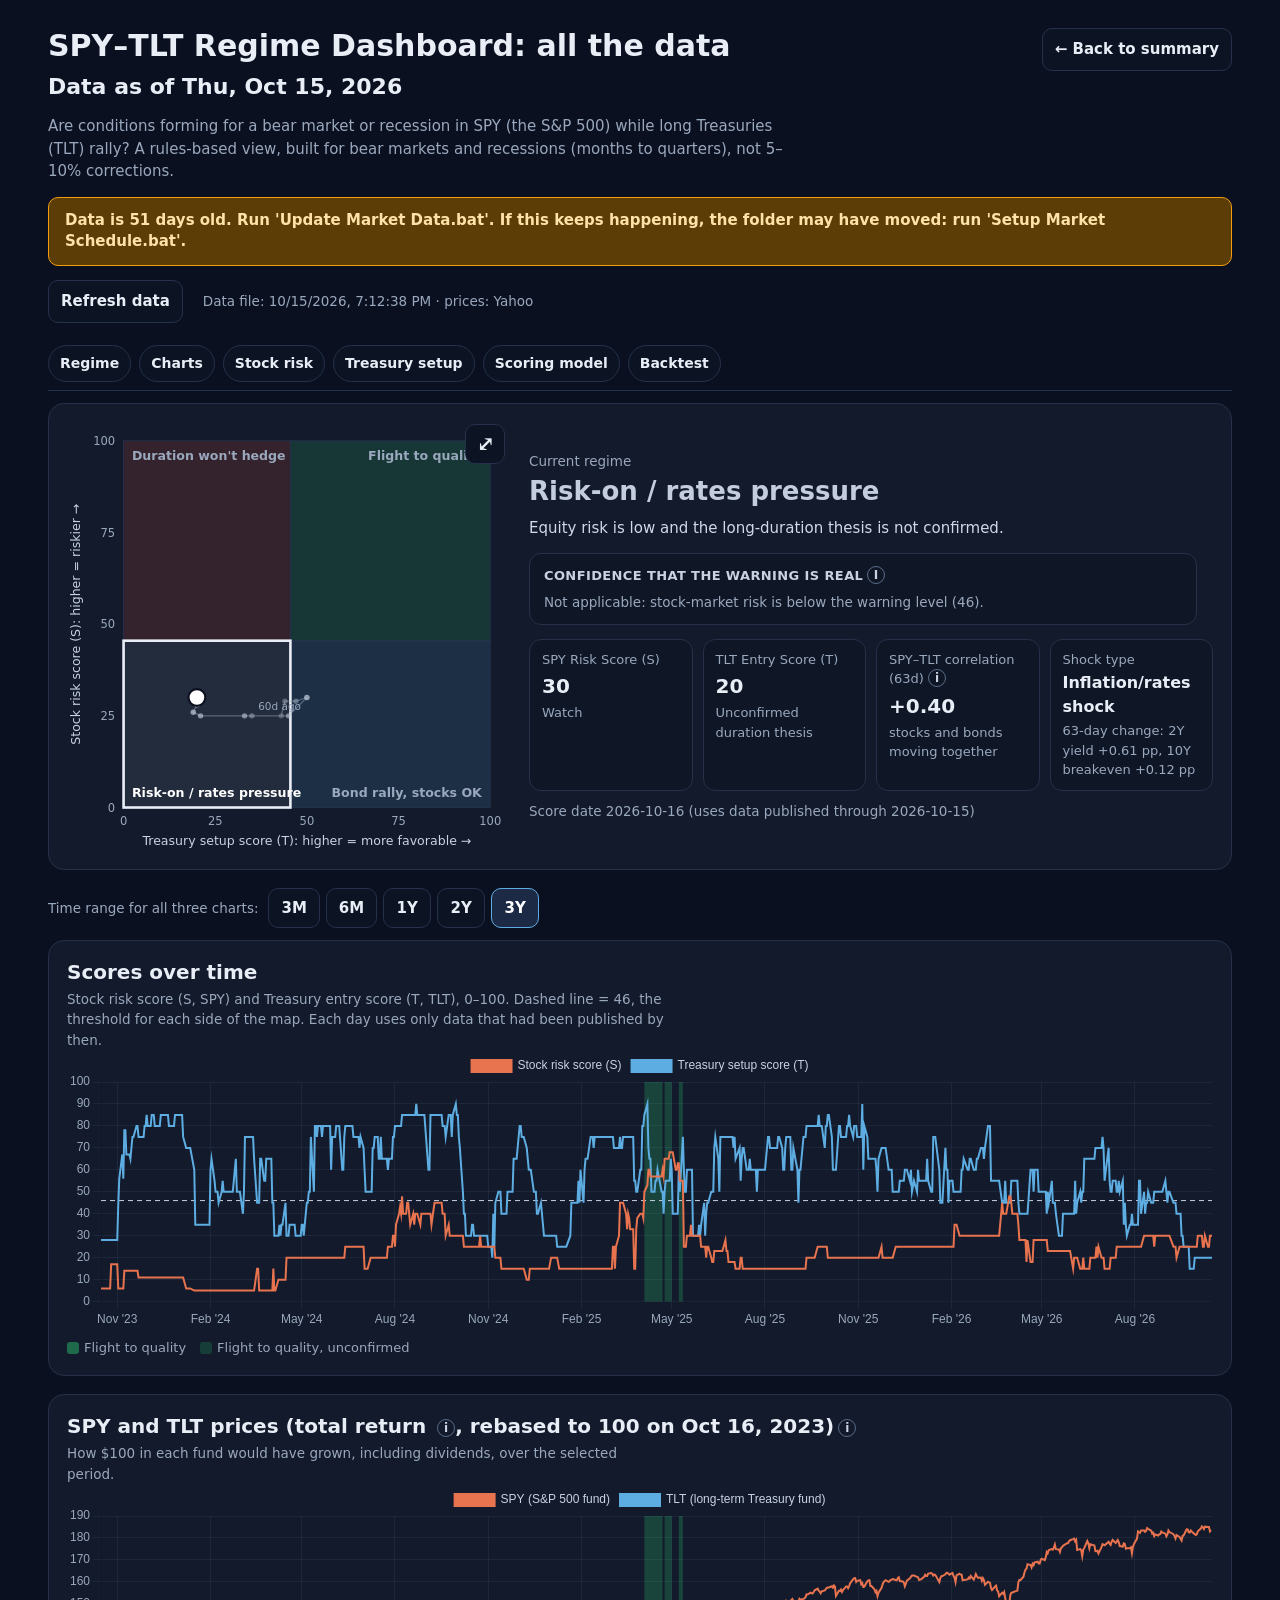
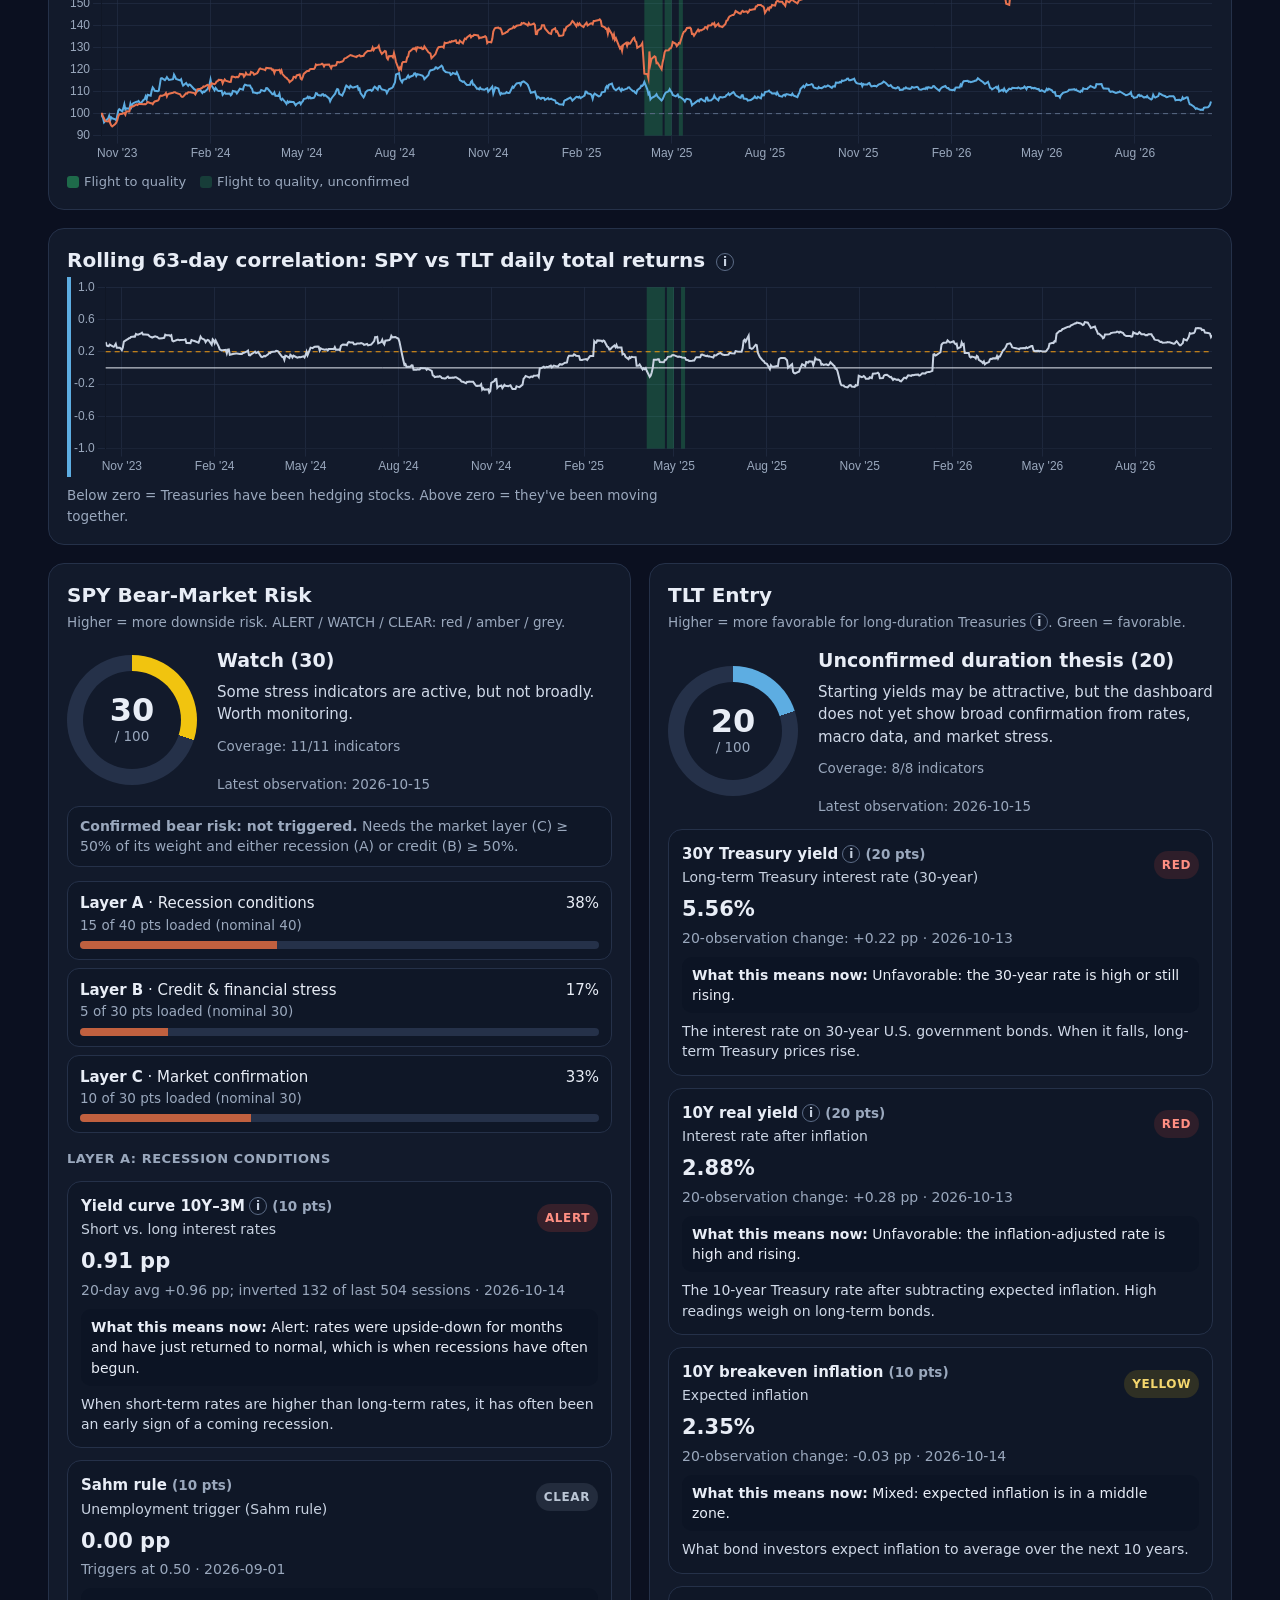
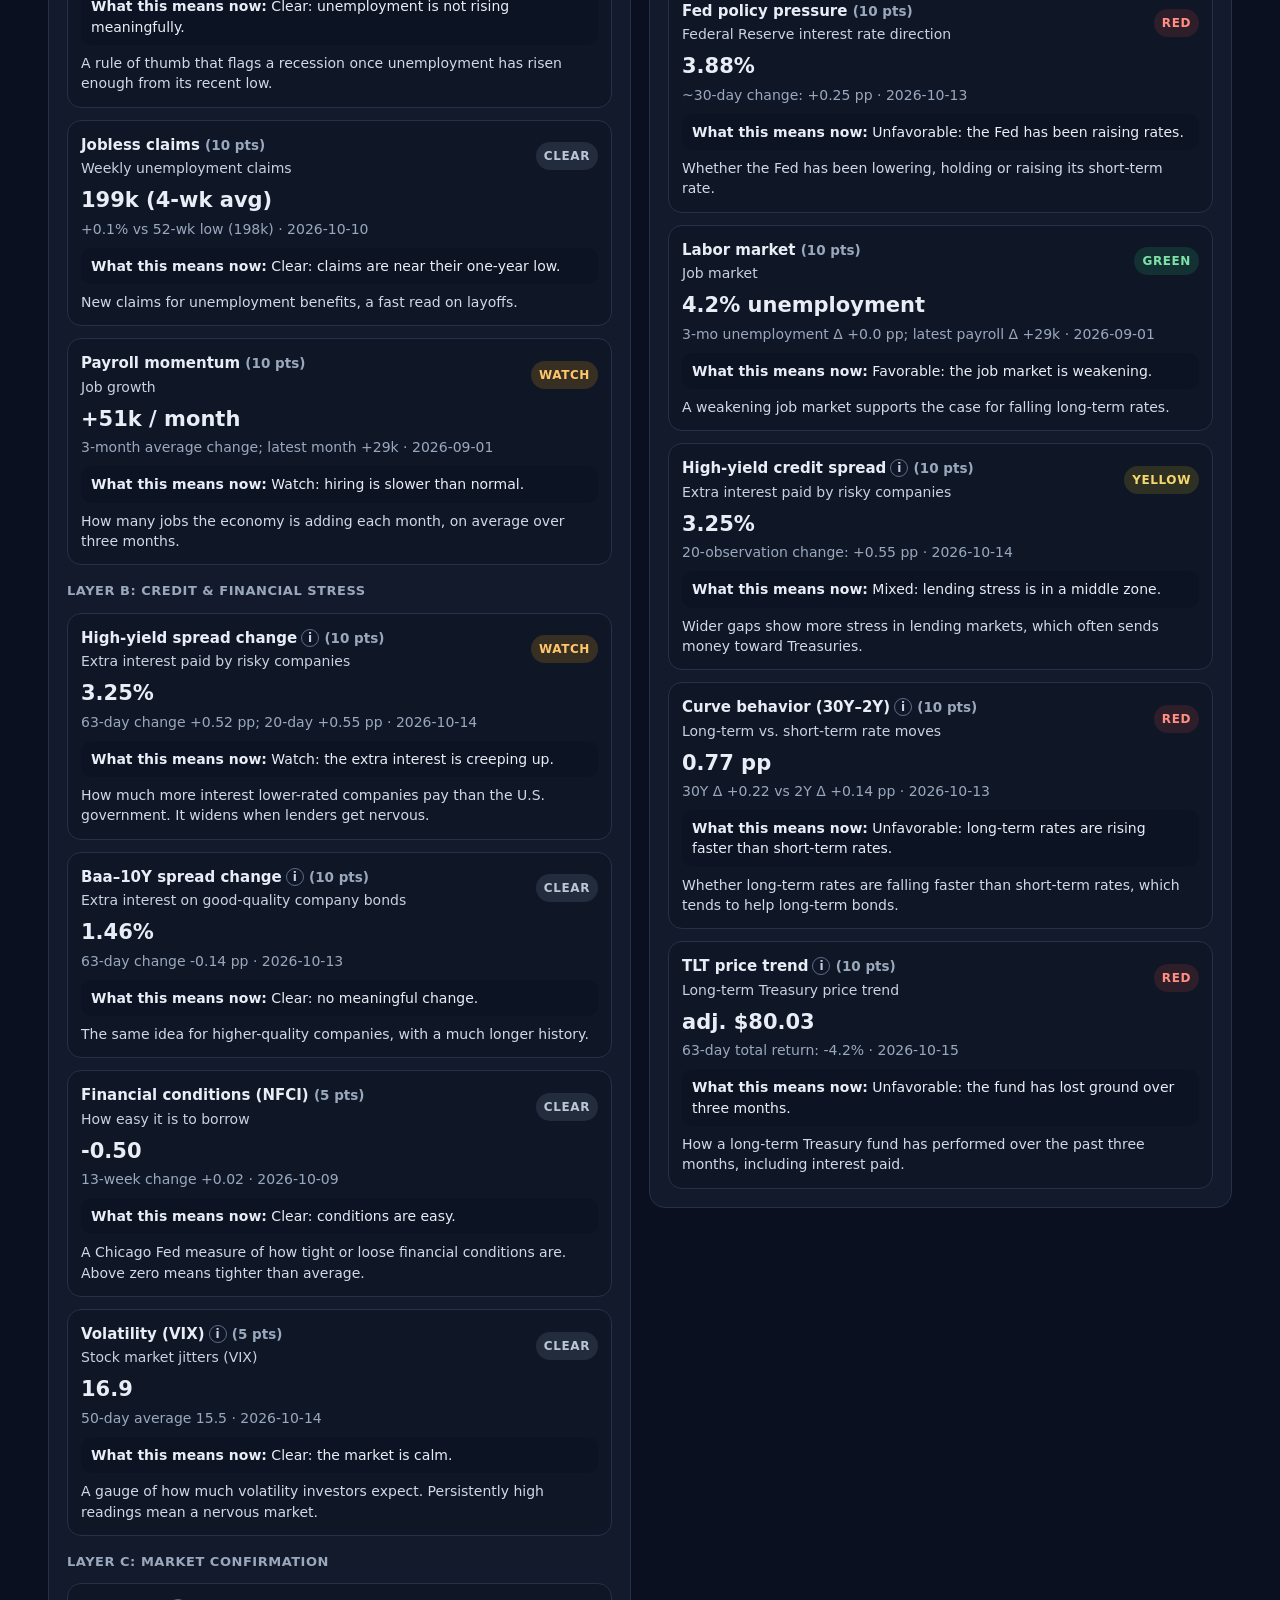
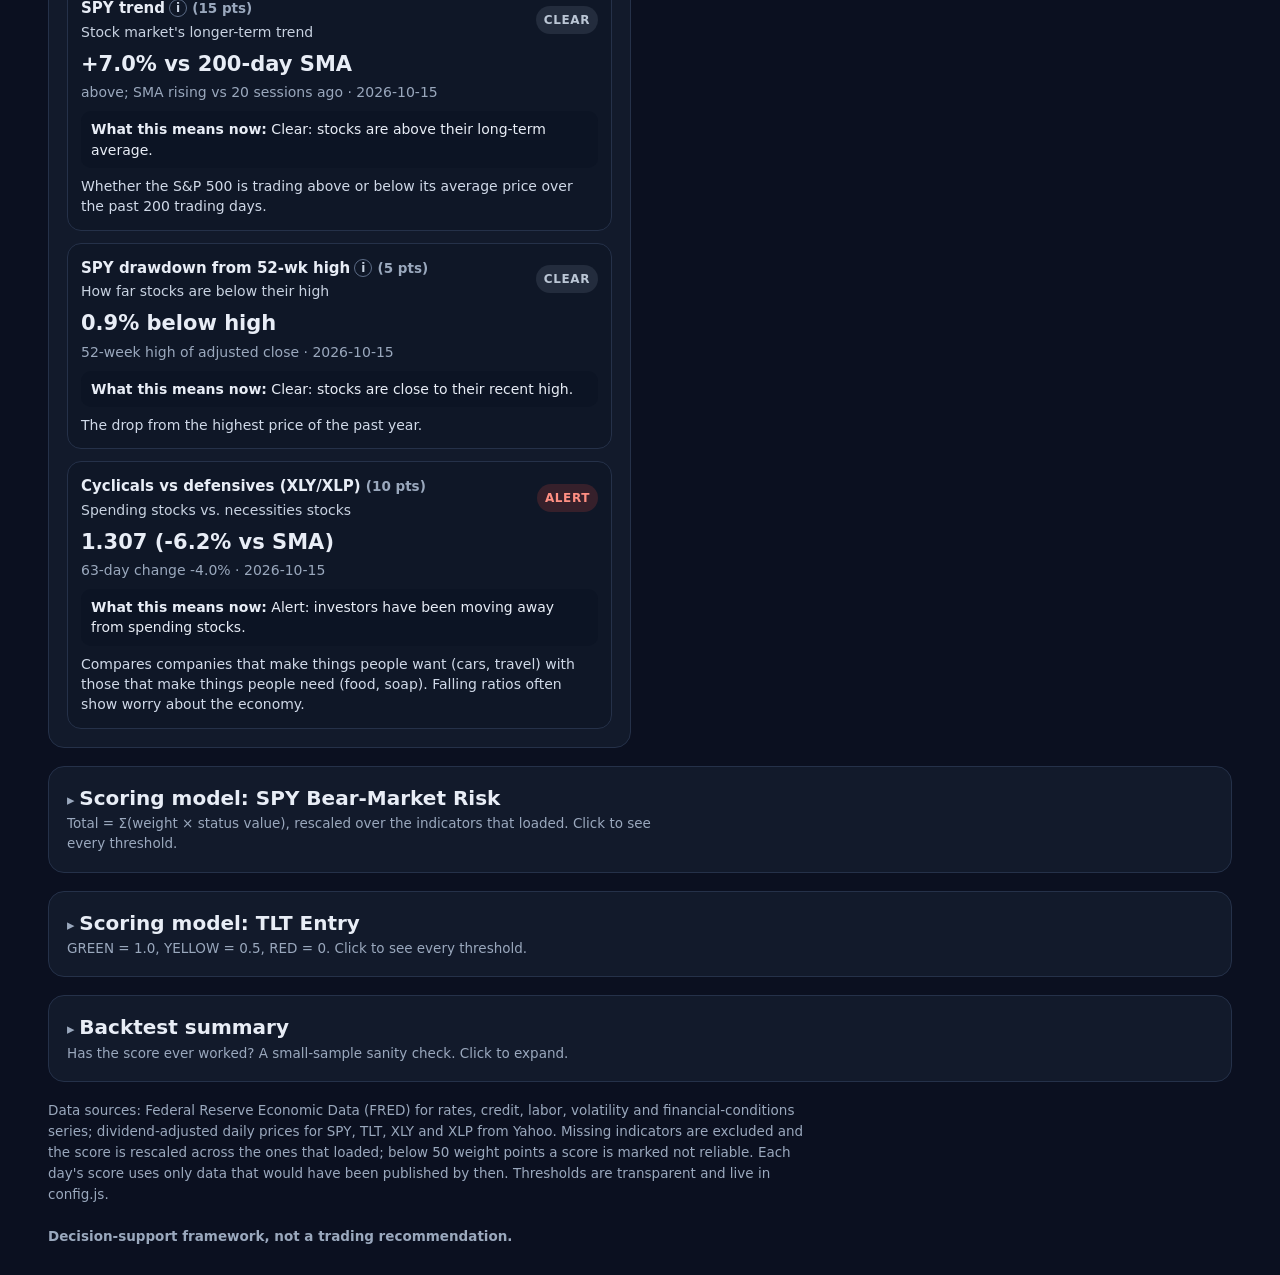
==== commit 495def84: "Add Flight-to-quality confidence meter (3 checks) to dashboards and backtest The FTQ box stays an ea" ====
--- a/market-dashboard.html
+++ b/market-dashboard.html
@@ -41,6 +41,7 @@
       <div class="small">Current regime</div>
       <div class="regime-label" id="regimeLabel">Loading…</div>
       <div class="explain" id="regimeText"></div>
+      <div id="confMeter"></div>
       <div class="kv" id="jointKv"></div>
       <div class="meta"><span id="asOf"></span></div>
     </div>
@@ -242,7 +243,7 @@
       renderModels();
       if (!st.D) { $("regimeLabel").textContent = "Data unavailable"; $("regimeText").textContent = "market-data.js was not found."; $("dataFile").textContent = "Data file: not found"; return; }
       var cur = st.cur;
-      renderJoint(st); renderSpy(cur); renderTlt(cur);
+      renderJoint(st); $("confMeter").innerHTML = D.confidenceHtml(D.confidenceNow(st.H, cur), false); renderSpy(cur); renderTlt(cur);
       renderBacktest(window.BACKTEST_SUMMARY || null, st.H.res[st.H.res.length - 1]);
       $("foot").innerHTML =
         "Data sources: Federal Reserve Economic Data (FRED) for rates, credit, labor, volatility and financial-conditions series; dividend-adjusted daily prices for SPY, TLT, XLY and XLP from " + esc(st.D.priceSource || "unknown") +
--- a/dashboard.css
+++ b/dashboard.css
@@ -100,6 +100,19 @@
 .kv .k { font-size: 13px; color: var(--muted); }
 .kv .v { font-size: 20px; font-weight: 700; margin-top: 2px; }
 .kv .d { font-size: 13px; color: var(--muted); margin-top: 2px; }
+
+/* confidence meter */
+.conf { margin: 14px 0 4px; padding: 12px 14px; border: 1px solid var(--border); border-radius: 12px; background: var(--panel2); max-width: 70ch; }
+.confhead { font-size: 13px; font-weight: 800; letter-spacing: 0.03em; text-transform: uppercase; color: #c8d2e1; margin-bottom: 6px; }
+.confline { font-size: 17px; }
+.confbar { display: grid; grid-template-columns: repeat(3, 1fr); gap: 6px; margin: 8px 0 10px; }
+.confbar span { height: 10px; border-radius: 6px; background: #253149; }
+.confbar span.on { background: #7ee2a8; }
+.confchecks { list-style: none; padding: 0; margin: 0; display: grid; gap: 6px; font-size: 14px; line-height: 1.4; }
+.confchecks li { display: flex; gap: 8px; }
+.confchecks .mark { flex: none; width: 18px; font-weight: 800; }
+.confchecks .yes .mark { color: #7ee2a8; }
+.confchecks .no .mark { color: #ff8f83; }
 
 /* quadrant */
 .quadbox { position: relative; cursor: zoom-in; }
